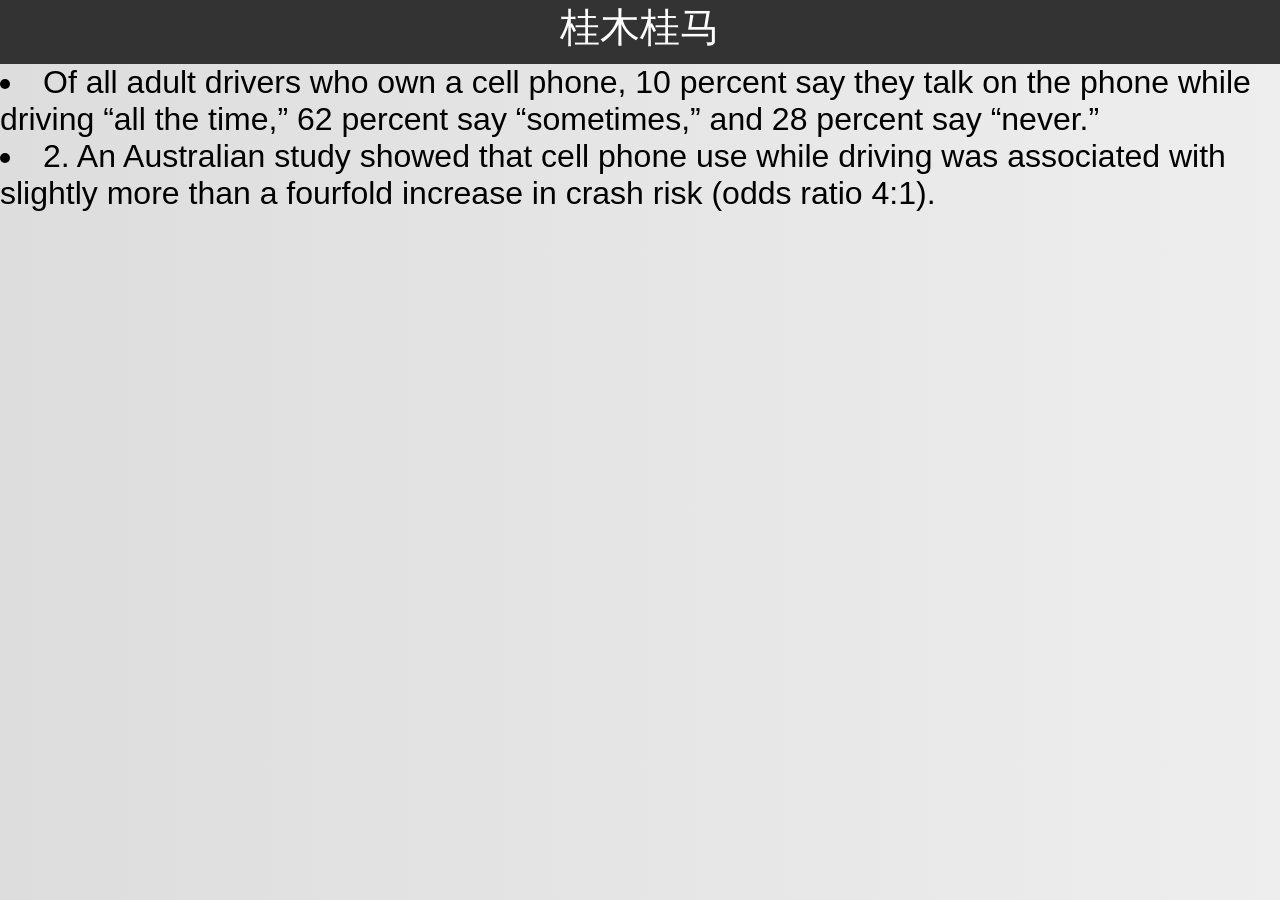
==== index.html @ c47d79bf "text" ====
<!DOCTYPE html>
<html lang="en">
<head>
    <meta charset="UTF-8">
    <title>攻略之神网站</title>
    <link rel="stylesheet" type="text/css" href="css/init.css">
</head>
<body>
    <div id="root">
        <!--菜单栏-->
        <div class="menu">
            <div class="header">
                桂木桂马
            </div>
        </div>
        <!--正文-->
        <div>
            <li>
                Of all adult drivers who own a cell phone, 10 percent say they talk on the phone while driving “all the time,” 62 percent say “sometimes,” and 28 percent say “never.”
            </li>
            <li>
                2.	An Australian study showed that cell phone use while driving was associated with slightly more than a fourfold increase in crash risk (odds ratio 4:1).
            </li>
        </div>
    </div>
</body>
</html>
---- css/init.css ----
*{
    padding: 0;
    margin: 0;
    font-family: arial;
}

/*初始化默认高度占满全屏*/
html,
body,
#root{
    height: 100%;
}

#root{
    background: linear-gradient(to right, #dddddd, #eeeeee);
}

.header,
.menu{
    height: 64px;
    background-color: #333333;
}

.header{
    position: relative;
    font-size:40px;
    text-align: center;
    color: white;
    z-index: 10;
}
li{
    font-size:32px;
}
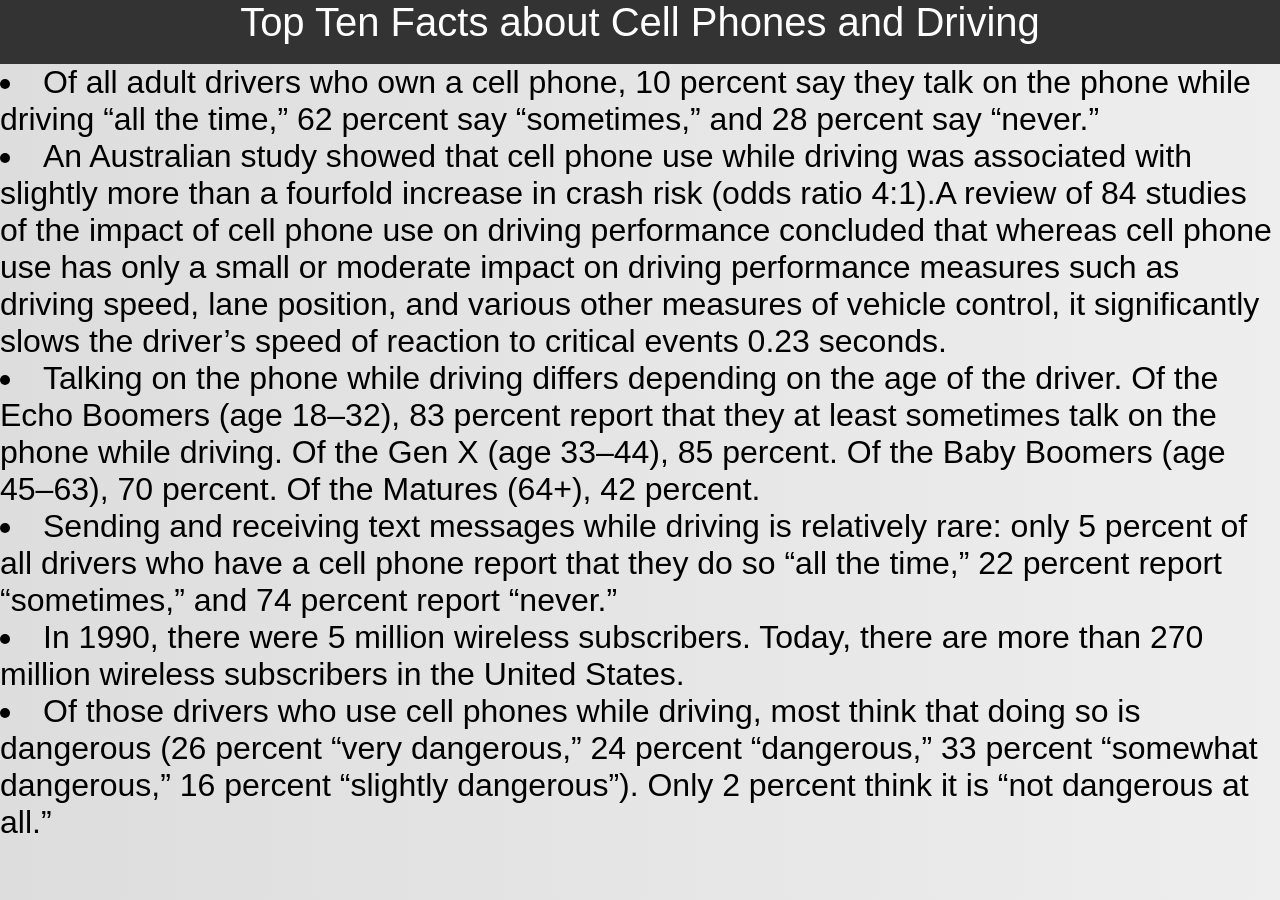
==== commit 1ab58d5b: "text" ====
--- a/index.html
+++ b/index.html
@@ -2,7 +2,7 @@
 <html lang="en">
 <head>
     <meta charset="UTF-8">
-    <title>攻略之神网站</title>
+    <title>DEMO</title>
     <link rel="stylesheet" type="text/css" href="css/init.css">
 </head>
 <body>
@@ -10,7 +10,7 @@
         <!--菜单栏-->
         <div class="menu">
             <div class="header">
-                桂木桂马
+                Top Ten Facts about Cell Phones and Driving
             </div>
         </div>
         <!--正文-->
@@ -19,7 +19,19 @@
                 Of all adult drivers who own a cell phone, 10 percent say they talk on the phone while driving “all the time,” 62 percent say “sometimes,” and 28 percent say “never.”
             </li>
             <li>
-                2.	An Australian study showed that cell phone use while driving was associated with slightly more than a fourfold increase in crash risk (odds ratio 4:1).
+                An Australian study showed that cell phone use while driving was associated with slightly more than a fourfold increase in crash risk (odds ratio 4:1).A review of 84 studies of the impact of cell phone use on driving performance concluded that whereas cell phone use has only a small or moderate impact on driving performance measures such as driving speed, lane position, and various other measures of vehicle control, it significantly slows the driver’s speed of reaction to critical events 0.23 seconds.
+            </li>
+            <li>
+                Talking on the phone while driving differs depending on the age of the driver. Of the Echo Boomers (age 18–32), 83 percent report that they at least sometimes talk on the phone while driving. Of the Gen X (age 33–44), 85 percent. Of the Baby Boomers (age 45–63), 70 percent. Of the Matures (64+), 42 percent.
+            </li>
+            <li>
+                Sending and receiving text messages while driving is relatively rare: only 5 percent of all drivers who have a cell phone report that they do so “all the time,” 22 percent report “sometimes,” and 74 percent report “never.”
+            </li>
+            <li>
+                In 1990, there were 5 million wireless subscribers. Today, there are more than 270 million wireless subscribers in the United States.
+            </li>
+            <li>
+                Of those drivers who use cell phones while driving, most think that doing so is dangerous (26 percent “very dangerous,” 24 percent “dangerous,” 33 percent “somewhat dangerous,” 16 percent “slightly dangerous”). Only 2 percent think it is “not dangerous at all.”
             </li>
         </div>
     </div>
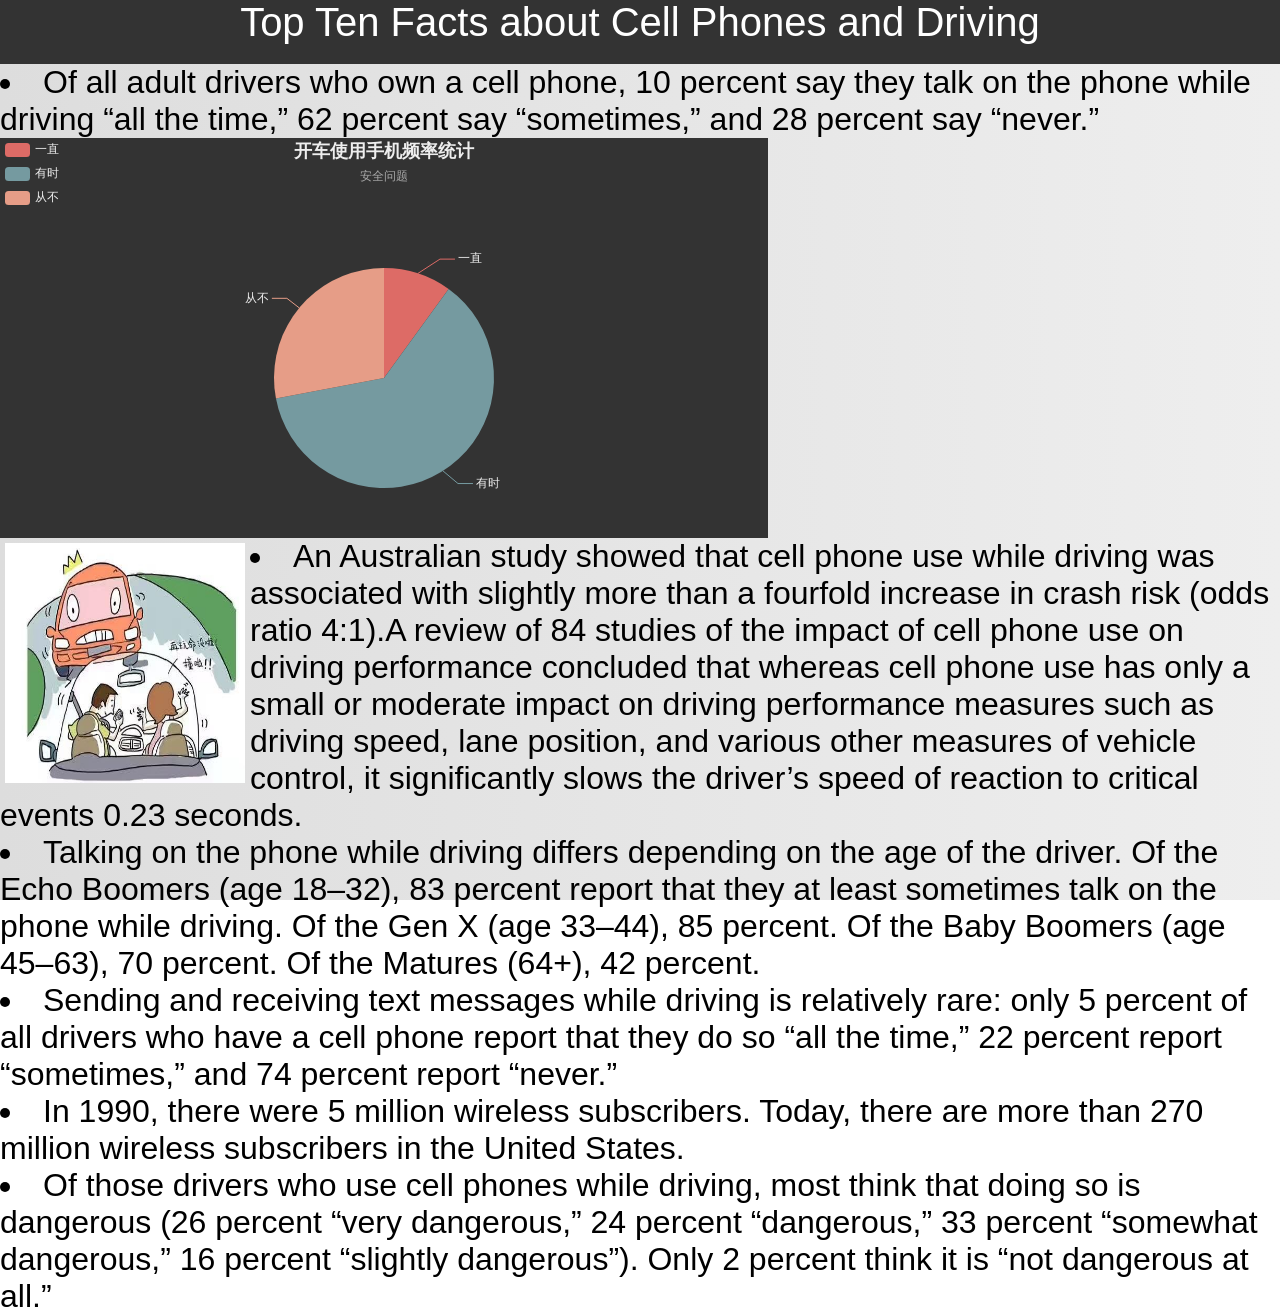
==== commit bce9f5de: "text" ====
--- a/index.html
+++ b/index.html
@@ -4,7 +4,16 @@
     <meta charset="UTF-8">
     <title>DEMO</title>
     <link rel="stylesheet" type="text/css" href="css/init.css">
-</head>
+
+    <!-- 引入 echarts.js -->
+    <script src="js/jquery.min.js"></script>
+    <script src="js/jquery.js"></script>
+    <script src="js/echarts.js"></script>
+    <script src="js/echarts-gl.js"></script>
+    <script src="js/dark.js"></script>
+    <script src="js/dataTool.min.js"></script>
+    <script src="js/visual.js"></script>
+    <script src="js/init.js"></script>
 <body>
     <div id="root">
         <!--菜单栏-->
@@ -18,6 +27,8 @@
             <li>
                 Of all adult drivers who own a cell phone, 10 percent say they talk on the phone while driving “all the time,” 62 percent say “sometimes,” and 28 percent say “never.”
             </li>
+            <div id="pic1" class="visual"></div>
+            <img src="pic/pic1.jpg" alt="">
             <li>
                 An Australian study showed that cell phone use while driving was associated with slightly more than a fourfold increase in crash risk (odds ratio 4:1).A review of 84 studies of the impact of cell phone use on driving performance concluded that whereas cell phone use has only a small or moderate impact on driving performance measures such as driving speed, lane position, and various other measures of vehicle control, it significantly slows the driver’s speed of reaction to critical events 0.23 seconds.
             </li>
--- a/css/init.css
+++ b/css/init.css
@@ -30,4 +30,19 @@
 }
 li{
     font-size:32px;
+}
+
+.visual{
+    height:400px;
+}
+
+#pic1{
+    width:60%;
+}
+
+img{
+    float:left;
+    margin: 5px;
+    width: 240px;
+    height: 240px;
 }
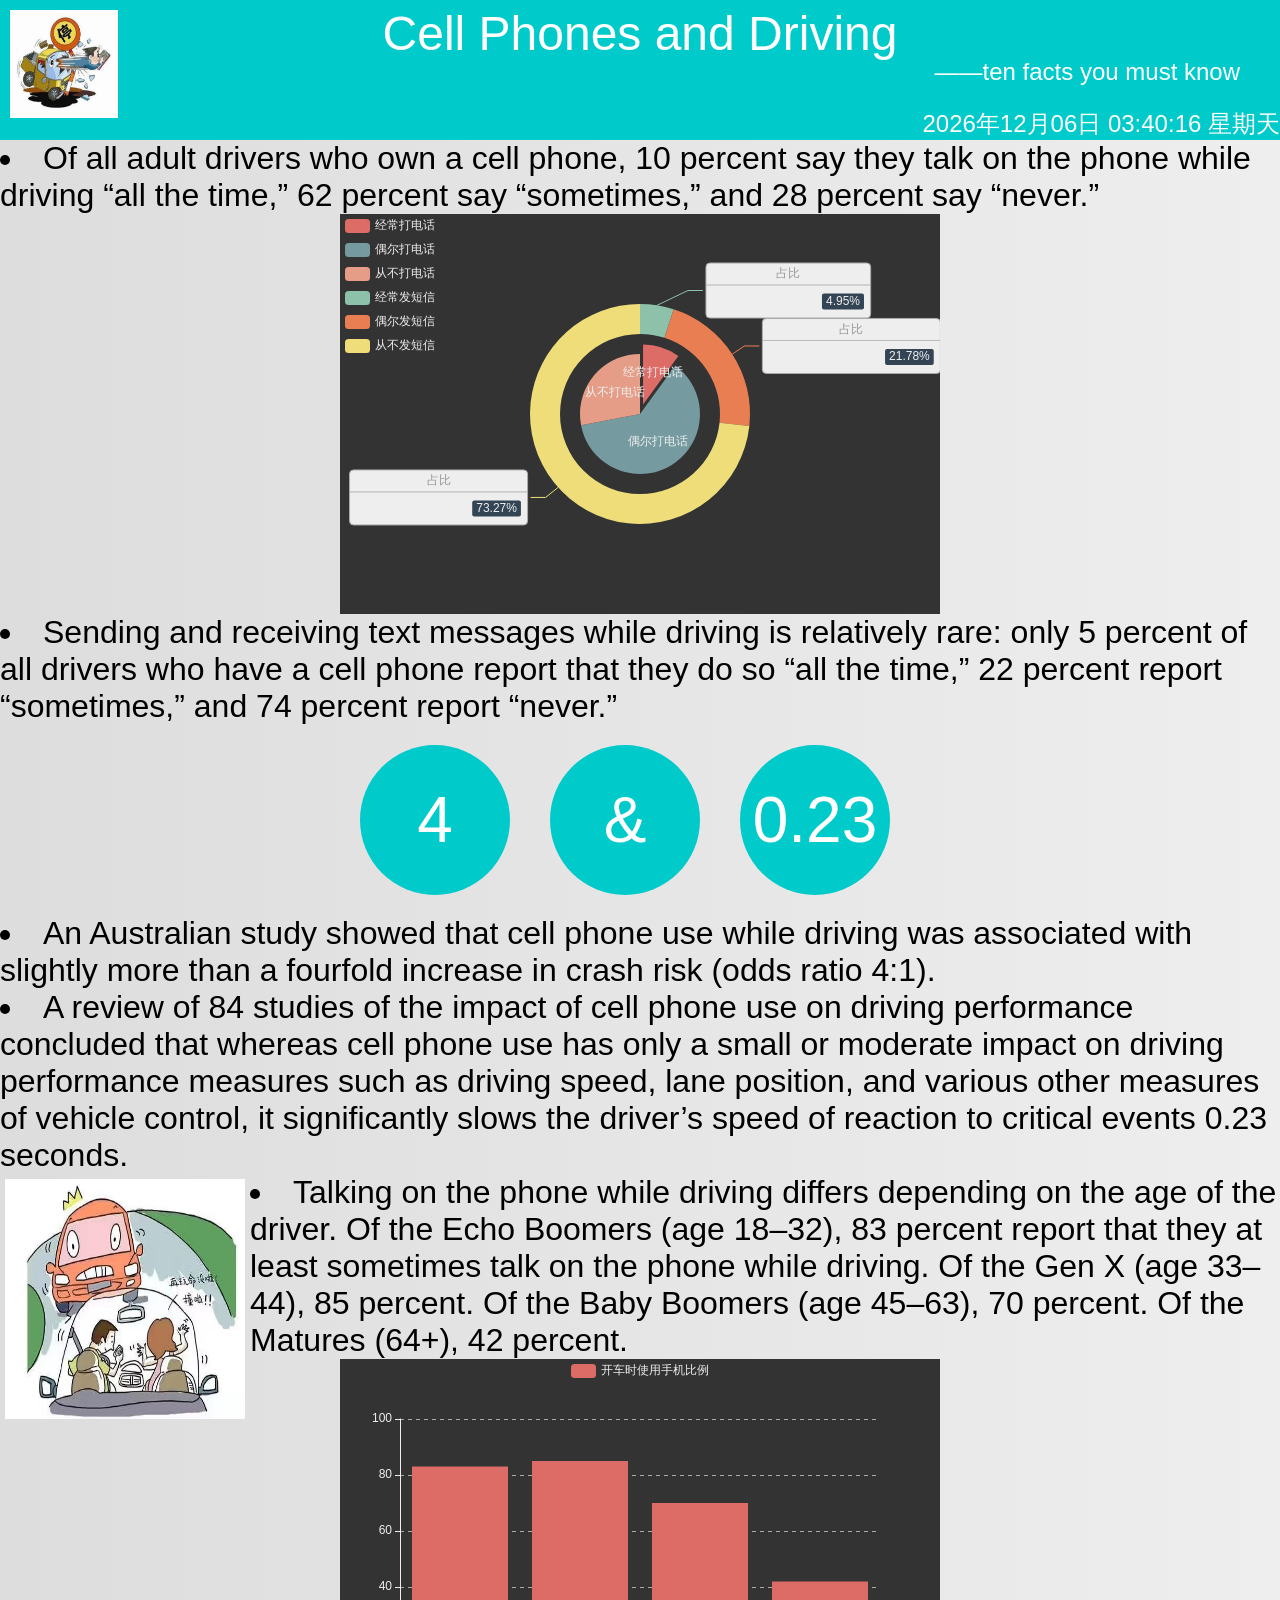
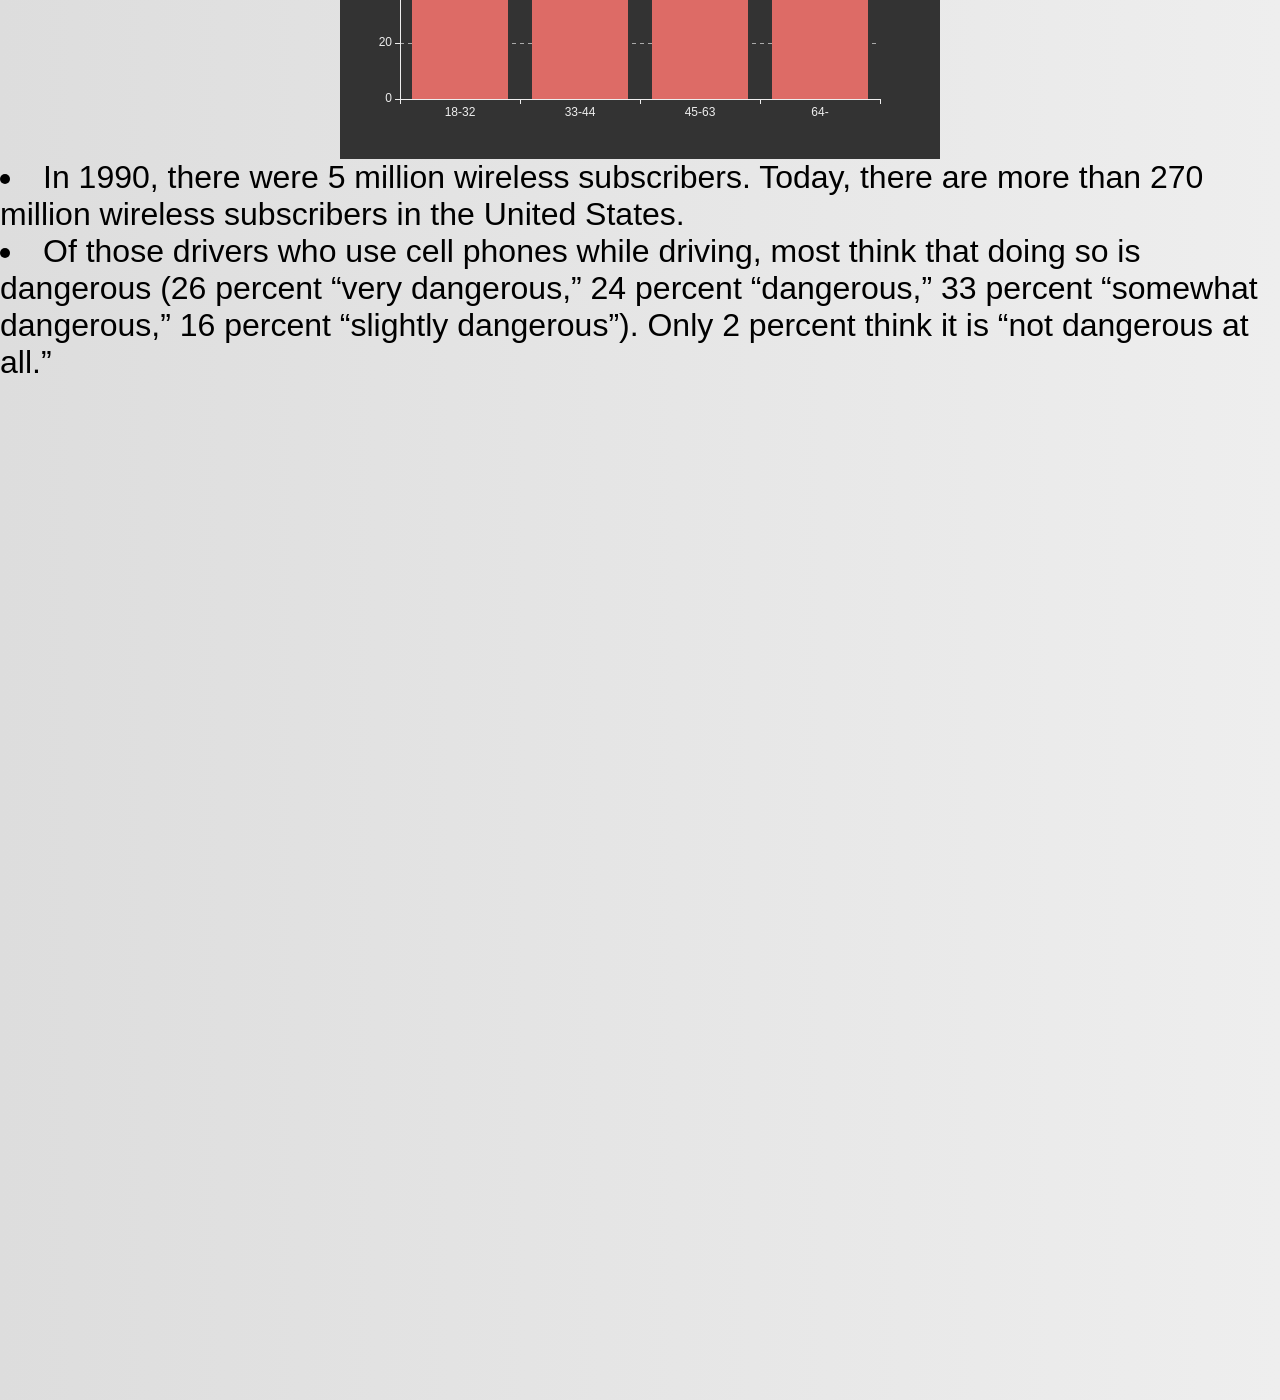
==== commit d8073f02: "text" ====
--- a/index.html
+++ b/index.html
@@ -14,30 +14,57 @@
     <script src="js/dataTool.min.js"></script>
     <script src="js/visual.js"></script>
     <script src="js/init.js"></script>
+    <script src="js/time.js"></script>
 <body>
     <div id="root">
         <!--菜单栏-->
         <div class="menu">
-            <div class="header">
-                Top Ten Facts about Cell Phones and Driving
-            </div>
+            <img class="img1" src="pic/menu.jpg" alt="">
+            <p id="logInfo"></p>
+            <span class="header">
+                Cell Phones and Driving
+            </span>
+            <span class="sec_header">
+                ——ten facts you must know
+            </span>
         </div>
         <!--正文-->
-        <div>
+        <div class="content">
             <li>
                 Of all adult drivers who own a cell phone, 10 percent say they talk on the phone while driving “all the time,” 62 percent say “sometimes,” and 28 percent say “never.”
             </li>
             <div id="pic1" class="visual"></div>
-            <img src="pic/pic1.jpg" alt="">
             <li>
-                An Australian study showed that cell phone use while driving was associated with slightly more than a fourfold increase in crash risk (odds ratio 4:1).A review of 84 studies of the impact of cell phone use on driving performance concluded that whereas cell phone use has only a small or moderate impact on driving performance measures such as driving speed, lane position, and various other measures of vehicle control, it significantly slows the driver’s speed of reaction to critical events 0.23 seconds.
+                Sending and receiving text messages while driving is relatively rare: only 5 percent of all drivers who have a cell phone report that they do so “all the time,” 22 percent report “sometimes,” and 74 percent report “never.”
             </li>
+            <div class="pic2">
+                <div class="number_container">
+                    <span class="number">
+                        4
+                    </span>
+                </div>
+                <div class="number_container" >
+                    <span class="number">
+                       &
+                    </span>
+                </div>
+                <div class="number_container" >
+                    <span class="number">
+                        0.23
+                    </span>
+                </div>
+            </div>
+            <li>
+                An Australian study showed that cell phone use while driving was associated with slightly more than a fourfold increase in crash risk (odds ratio 4:1).
+            </li>
+            <li>
+                A review of 84 studies of the impact of cell phone use on driving performance concluded that whereas cell phone use has only a small or moderate impact on driving performance measures such as driving speed, lane position, and various other measures of vehicle control, it significantly slows the driver’s speed of reaction to critical events 0.23 seconds.
+            </li>
+            <img class="img2" src="pic/pic1.jpg" alt="">
             <li>
                 Talking on the phone while driving differs depending on the age of the driver. Of the Echo Boomers (age 18–32), 83 percent report that they at least sometimes talk on the phone while driving. Of the Gen X (age 33–44), 85 percent. Of the Baby Boomers (age 45–63), 70 percent. Of the Matures (64+), 42 percent.
             </li>
-            <li>
-                Sending and receiving text messages while driving is relatively rare: only 5 percent of all drivers who have a cell phone report that they do so “all the time,” 22 percent report “sometimes,” and 74 percent report “never.”
-            </li>
+            <div id="pic3" class="visual"></div>
             <li>
                 In 1990, there were 5 million wireless subscribers. Today, there are more than 270 million wireless subscribers in the United States.
             </li>
--- a/css/init.css
+++ b/css/init.css
@@ -12,35 +12,116 @@
 }
 
 #root{
+    /*top:0;*/
+    /*bottom:0;*/
     background: linear-gradient(to right, #dddddd, #eeeeee);
+    min-height:3000px;
+    overflow:auto;
 }
 
-.header,
 .menu{
-    height: 64px;
-    background-color: #333333;
+    position: relative;
+    height: 140px;
+    width:100%;
+    background-color: #00CACA;
 }
 
 .header{
-    position: relative;
-    font-size:40px;
+    position:absolute;
+    display:inline-block;
+    height: 68px;
+    left:0;
+    right: 0;
+    line-height: 68px;
+    font-size: 48px;
     text-align: center;
     color: white;
     z-index: 10;
 }
+
+.sec_header{
+    position:absolute;
+    top: 60px;
+    right: 40px;
+    line-height: 24px;
+    font-size: 24px;
+    color: white;
+}
+
+#logInfo{
+    position: absolute;
+    top: 108px;
+    right: 0;
+    height: 24px;
+    font-size: 24px;
+    color: white;
+}
+
+.content{
+    position: absolute;
+    left: 0;
+    top: 140px;
+}
+
 li{
     font-size:32px;
+}
+
+.pic2{
+    /*float:left;*/
+    width:600px;
+    overflow:auto;
+    margin:0 auto;
+    text-align: center;
+}
+
+.number_container{
+    float:left;
+    width:150px;
+    margin:20px;
+    height:150px;
+    background-color:#00CACA;
+    border-radius:75px;
+}
+
+.number{
+    height:150px;
+    line-height:150px;
+    font-size:64px;
+    display:block;
+    color:#FFF;
+    text-align:center;
 }
 
 .visual{
     height:400px;
 }
 
+/*.pic_num{*/
+    /*position: absolute;*/
+/*}*/
+
 #pic1{
-    width:60%;
+    width:600px;
+    margin:0 auto;
+    text-align: center;
+
 }
 
-img{
+#pic3{
+    width:600px;
+    margin:0 auto;
+    text-align: center;
+}
+
+.img1{
+    margin: 10px;
+    /*margin-right: 40px;*/
+    width:108px;
+    height:108px;
+}
+
+.img2{
     float:left;
     margin: 5px;
     width: 240px;
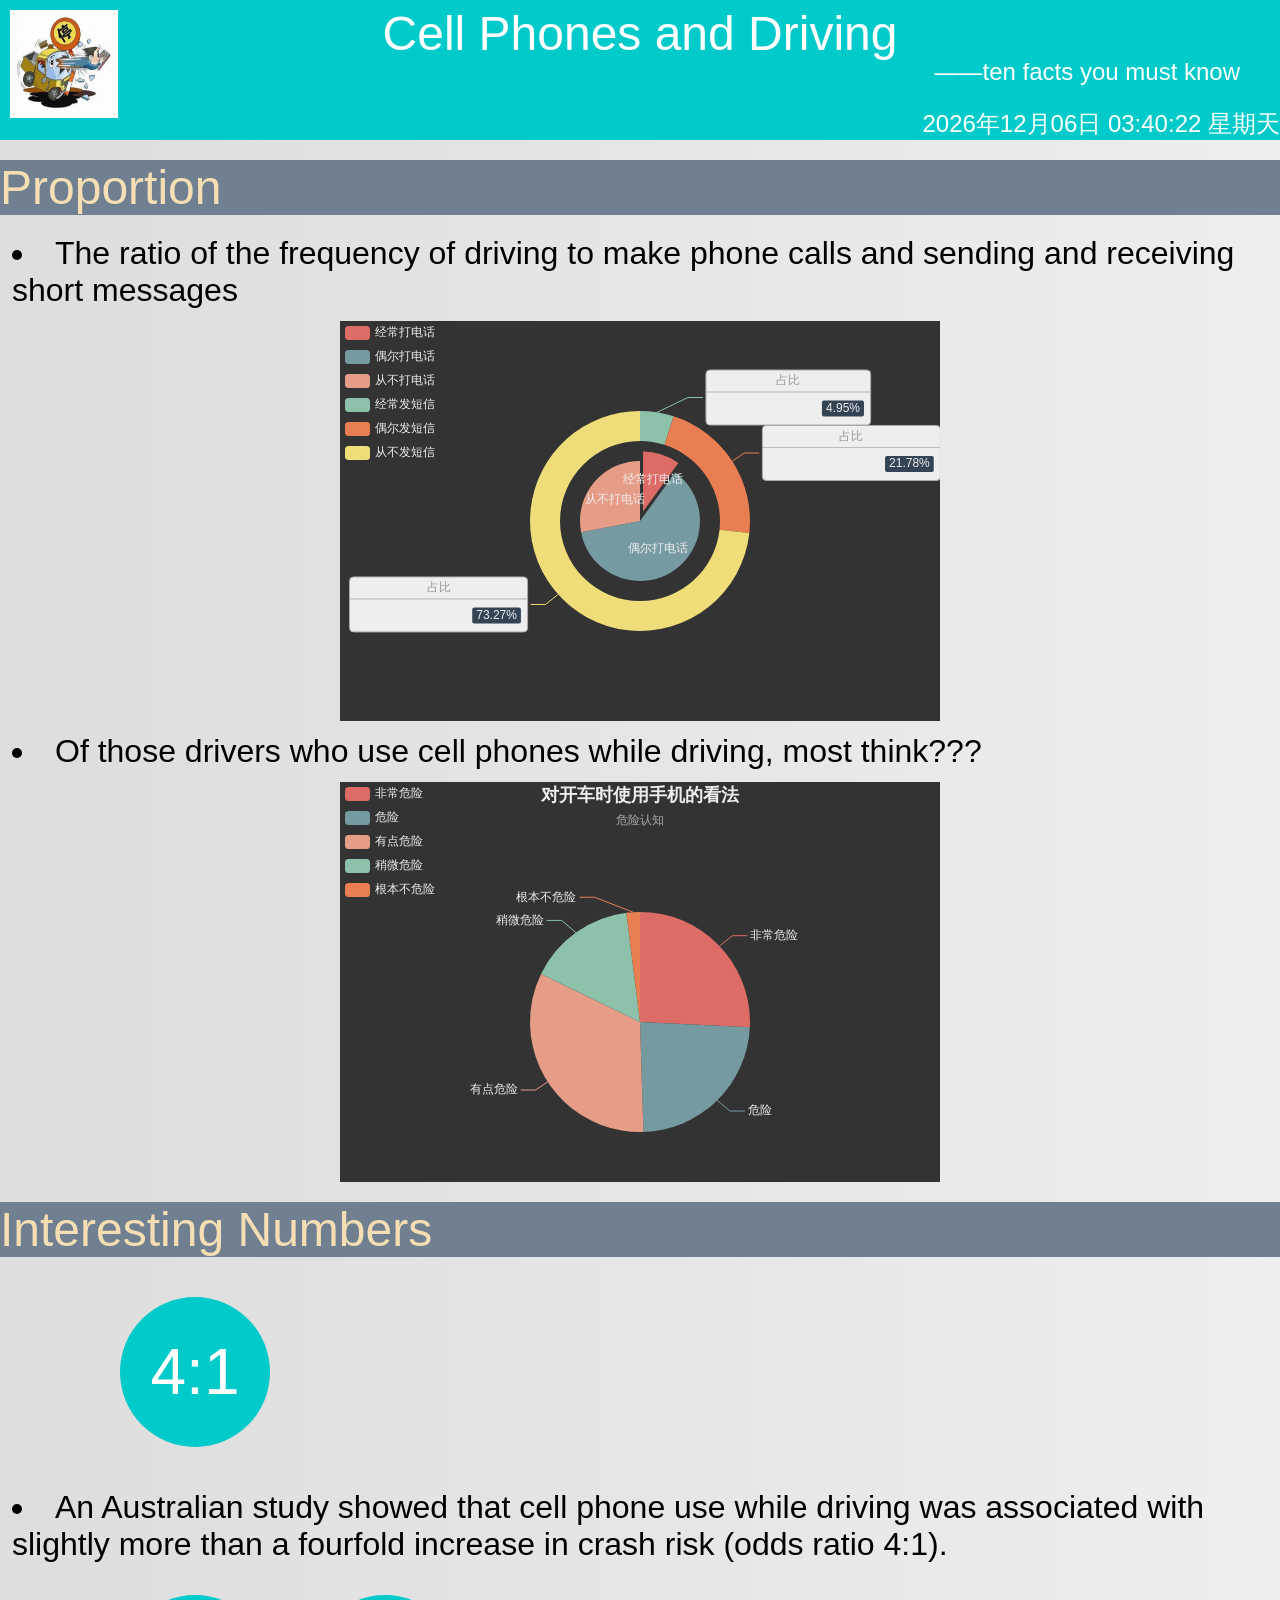
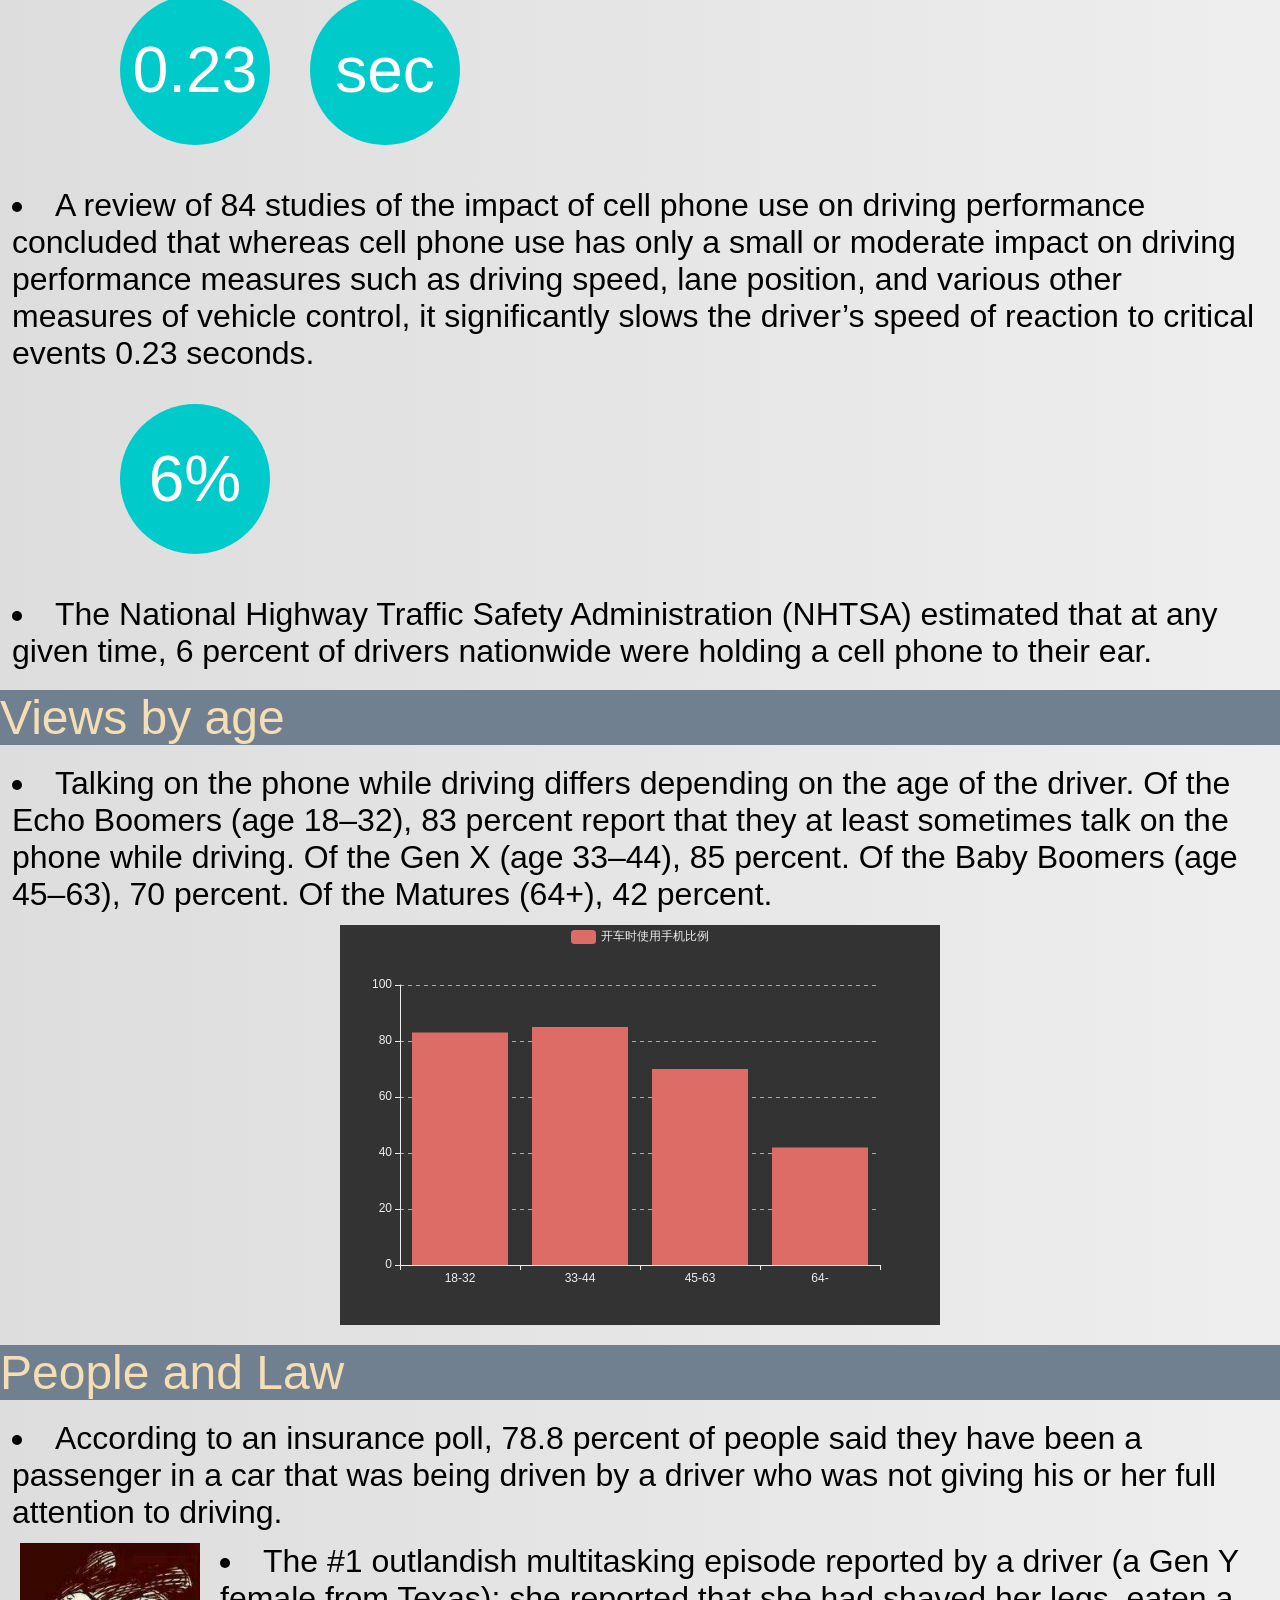
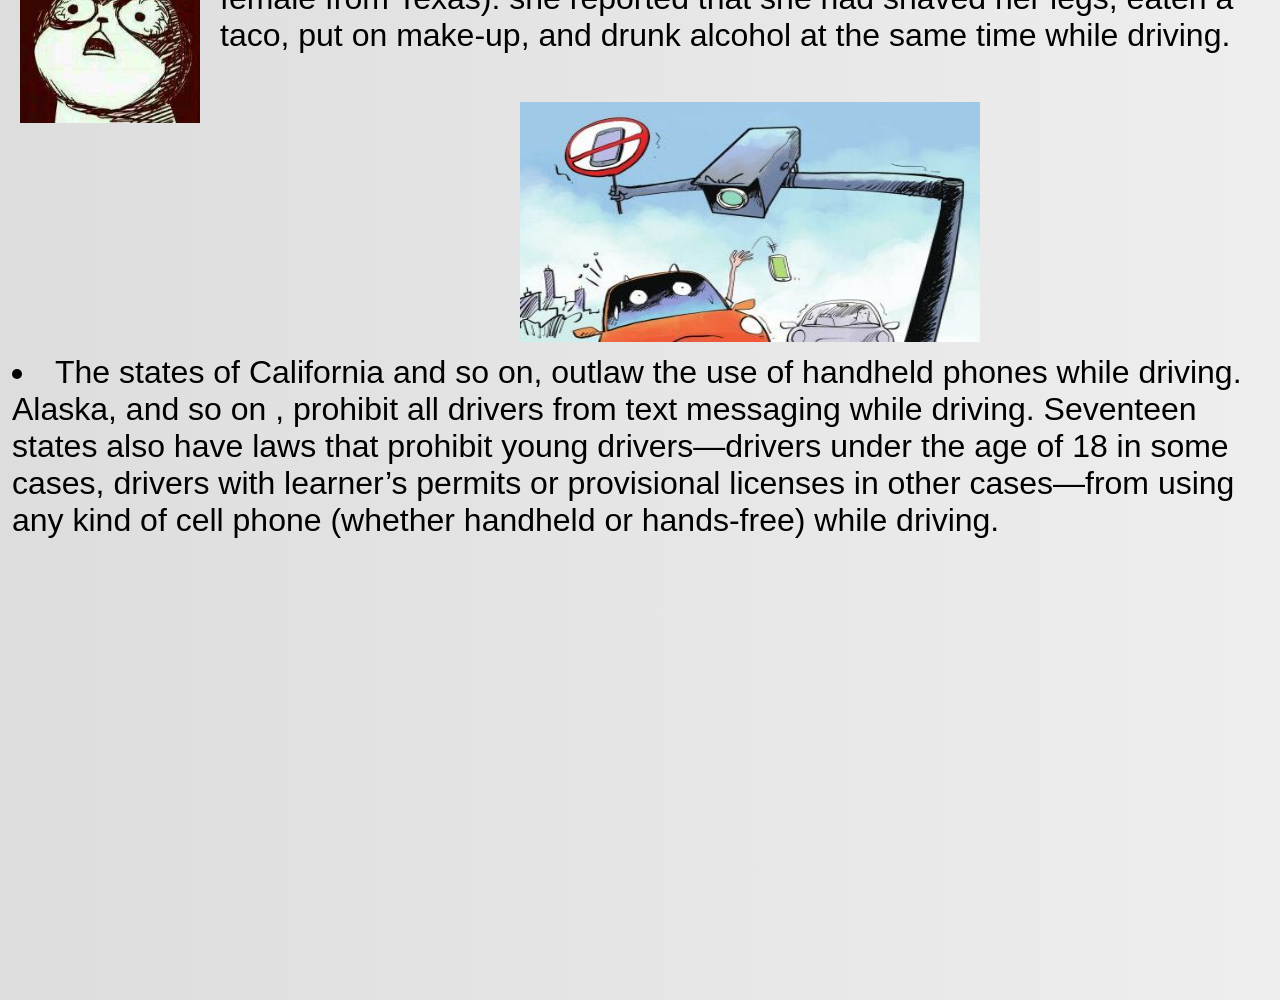
==== commit 5de268c1: "text" ====
--- a/index.html
+++ b/index.html
@@ -30,46 +30,82 @@
         </div>
         <!--正文-->
         <div class="content">
+            <!--饼图展示-->
+            <span class="sec_title">
+                Proportion
+            </span>
             <li>
-                Of all adult drivers who own a cell phone, 10 percent say they talk on the phone while driving “all the time,” 62 percent say “sometimes,” and 28 percent say “never.”
+                The ratio of the frequency of driving to make phone calls and sending and receiving short messages
             </li>
             <div id="pic1" class="visual"></div>
             <li>
-                Sending and receiving text messages while driving is relatively rare: only 5 percent of all drivers who have a cell phone report that they do so “all the time,” 22 percent report “sometimes,” and 74 percent report “never.”
+                Of those drivers who use cell phones while driving, most think???
             </li>
+            <div id="pic4" class="visual"></div>
+            <!--数字展示-->
+            <span class="sec_title">
+                Interesting Numbers
+            </span>
             <div class="pic2">
                 <div class="number_container">
                     <span class="number">
-                        4
-                    </span>
-                </div>
-                <div class="number_container" >
-                    <span class="number">
-                       &
-                    </span>
-                </div>
-                <div class="number_container" >
-                    <span class="number">
-                        0.23
+                        4:1
                     </span>
                 </div>
             </div>
             <li>
                 An Australian study showed that cell phone use while driving was associated with slightly more than a fourfold increase in crash risk (odds ratio 4:1).
             </li>
+            <div class="pic3">
+                <div class="number_container">
+                    <span class="number">
+                        0.23
+                    </span>
+                </div>
+                <div class="number_container" >
+                    <span class="number">
+                       sec
+                    </span>
+                </div>
+            </div>
             <li>
                 A review of 84 studies of the impact of cell phone use on driving performance concluded that whereas cell phone use has only a small or moderate impact on driving performance measures such as driving speed, lane position, and various other measures of vehicle control, it significantly slows the driver’s speed of reaction to critical events 0.23 seconds.
             </li>
-            <img class="img2" src="pic/pic1.jpg" alt="">
+            <div class="pic4">
+                <div class="number_container">
+                    <span class="number">
+                        6%
+                    </span>
+                </div>
+            </div>
+            <li>
+                The National Highway Traffic Safety Administration (NHTSA) estimated that at any given time, 6 percent of drivers nationwide were holding a cell phone to their ear.
+            </li>
+
+            <!--柱状图展示-->
+            <span class="sec_title">
+                Views by age
+            </span>
             <li>
                 Talking on the phone while driving differs depending on the age of the driver. Of the Echo Boomers (age 18–32), 83 percent report that they at least sometimes talk on the phone while driving. Of the Gen X (age 33–44), 85 percent. Of the Baby Boomers (age 45–63), 70 percent. Of the Matures (64+), 42 percent.
             </li>
             <div id="pic3" class="visual"></div>
+
+            <!--一些例子-->
+            <span class="sec_title">
+                People and Law
+            </span>
             <li>
-                In 1990, there were 5 million wireless subscribers. Today, there are more than 270 million wireless subscribers in the United States.
+                According to an insurance poll, 78.8 percent of people said they have been a passenger in a car that was being driven by a driver who was not giving his or her full attention to driving.
             </li>
+            <img class="img2" src="pic/shock.jpg" alt="">
             <li>
-                Of those drivers who use cell phones while driving, most think that doing so is dangerous (26 percent “very dangerous,” 24 percent “dangerous,” 33 percent “somewhat dangerous,” 16 percent “slightly dangerous”). Only 2 percent think it is “not dangerous at all.”
+                The #1 outlandish multitasking episode reported by a driver (a Gen Y female from Texas): she reported that she had shaved her legs, eaten a taco, put on make-up, and drunk alcohol at the same time while driving.
+            </li>
+            <br><br>
+            <img class="img3" src="pic/ban.jpg" alt="">
+            <li>
+                The states of California and so on, outlaw the use of handheld phones while driving. Alaska, and so on , prohibit all drivers from text messaging while driving. Seventeen states also have laws that prohibit young drivers—drivers under the age of 18 in some cases, drivers with learner’s permits or provisional licenses in other cases—from using any kind of cell phone (whether handheld or hands-free) while driving.
             </li>
         </div>
     </div>
--- a/css/init.css
+++ b/css/init.css
@@ -15,7 +15,7 @@
     /*top:0;*/
     /*bottom:0;*/
     background: linear-gradient(to right, #dddddd, #eeeeee);
-    min-height:3000px;
+    min-height:4200px;
     overflow:auto;
 }
 
@@ -65,14 +65,36 @@
 
 li{
     font-size:32px;
+    margin: 12px;
+}
+
+.sec_title{
+    display: block;
+    font-size:48px;
+    margin: 20px 0;
+    color: #F5DEB3;
+    background-color: #708090;
 }
 
 .pic2{
+     /*float:left;*/
+     width:600px;
+    margin-left: 100px;
+     height: 200px;
+}
+
+.pic3{
     /*float:left;*/
     width:600px;
-    overflow:auto;
-    margin:0 auto;
-    text-align: center;
+    margin-left: 100px;
+    height: 200px;
+}
+
+.pic4{
+    /*float:left;*/
+    width:600px;
+    margin-left: 100px;
+    height: 200px;
 }
 
 .number_container{
@@ -114,6 +136,12 @@
     text-align: center;
 }
 
+#pic4{
+    width:600px;
+    margin:0 auto;
+    text-align: center;
+}
+
 .img1{
     margin: 10px;
     /*margin-right: 40px;*/
@@ -123,7 +151,16 @@
 
 .img2{
     float:left;
-    margin: 5px;
-    width: 240px;
+    margin: 0 20px;
+    width: 180px;
+    height: 180px;
+}
+
+.img3{
+    /*float:left;*/
+    display:block;
+    width: 460px;
     height: 240px;
+    margin:0 auto;
+    text-align: center;
 }
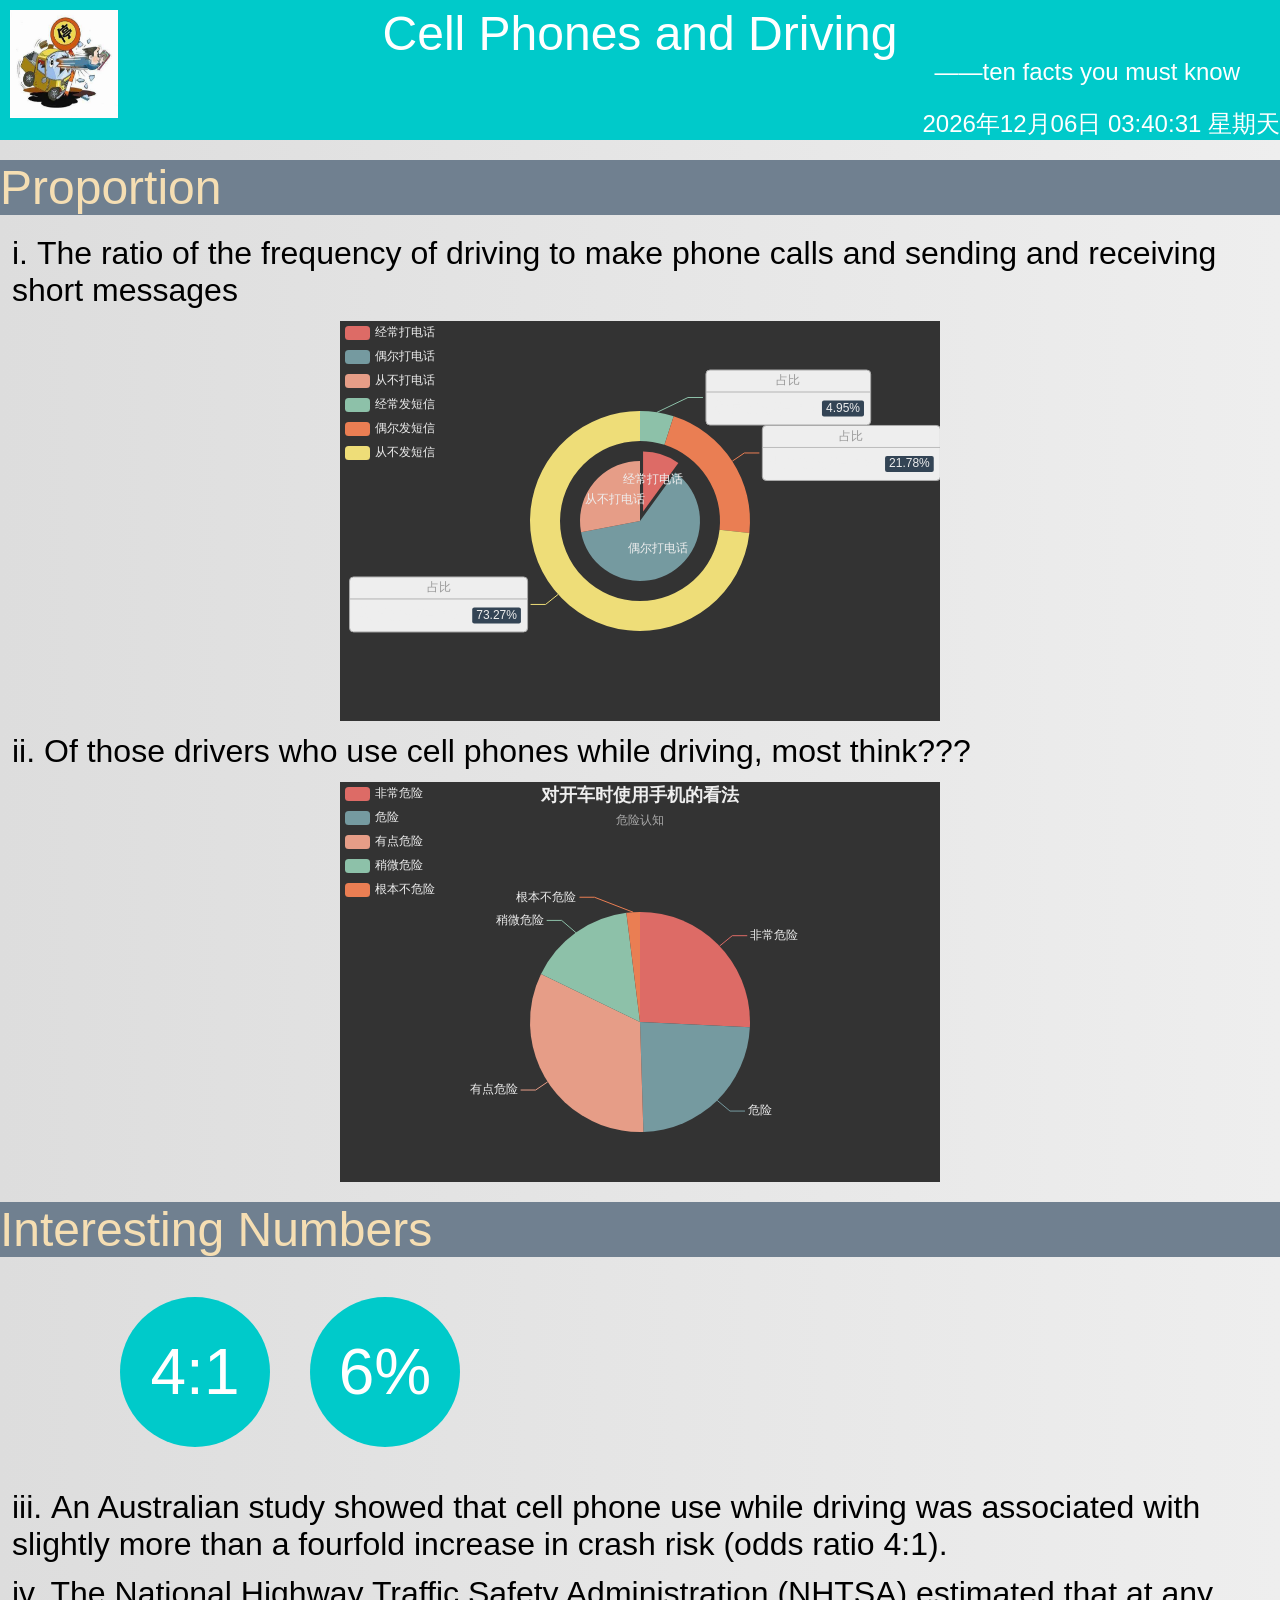
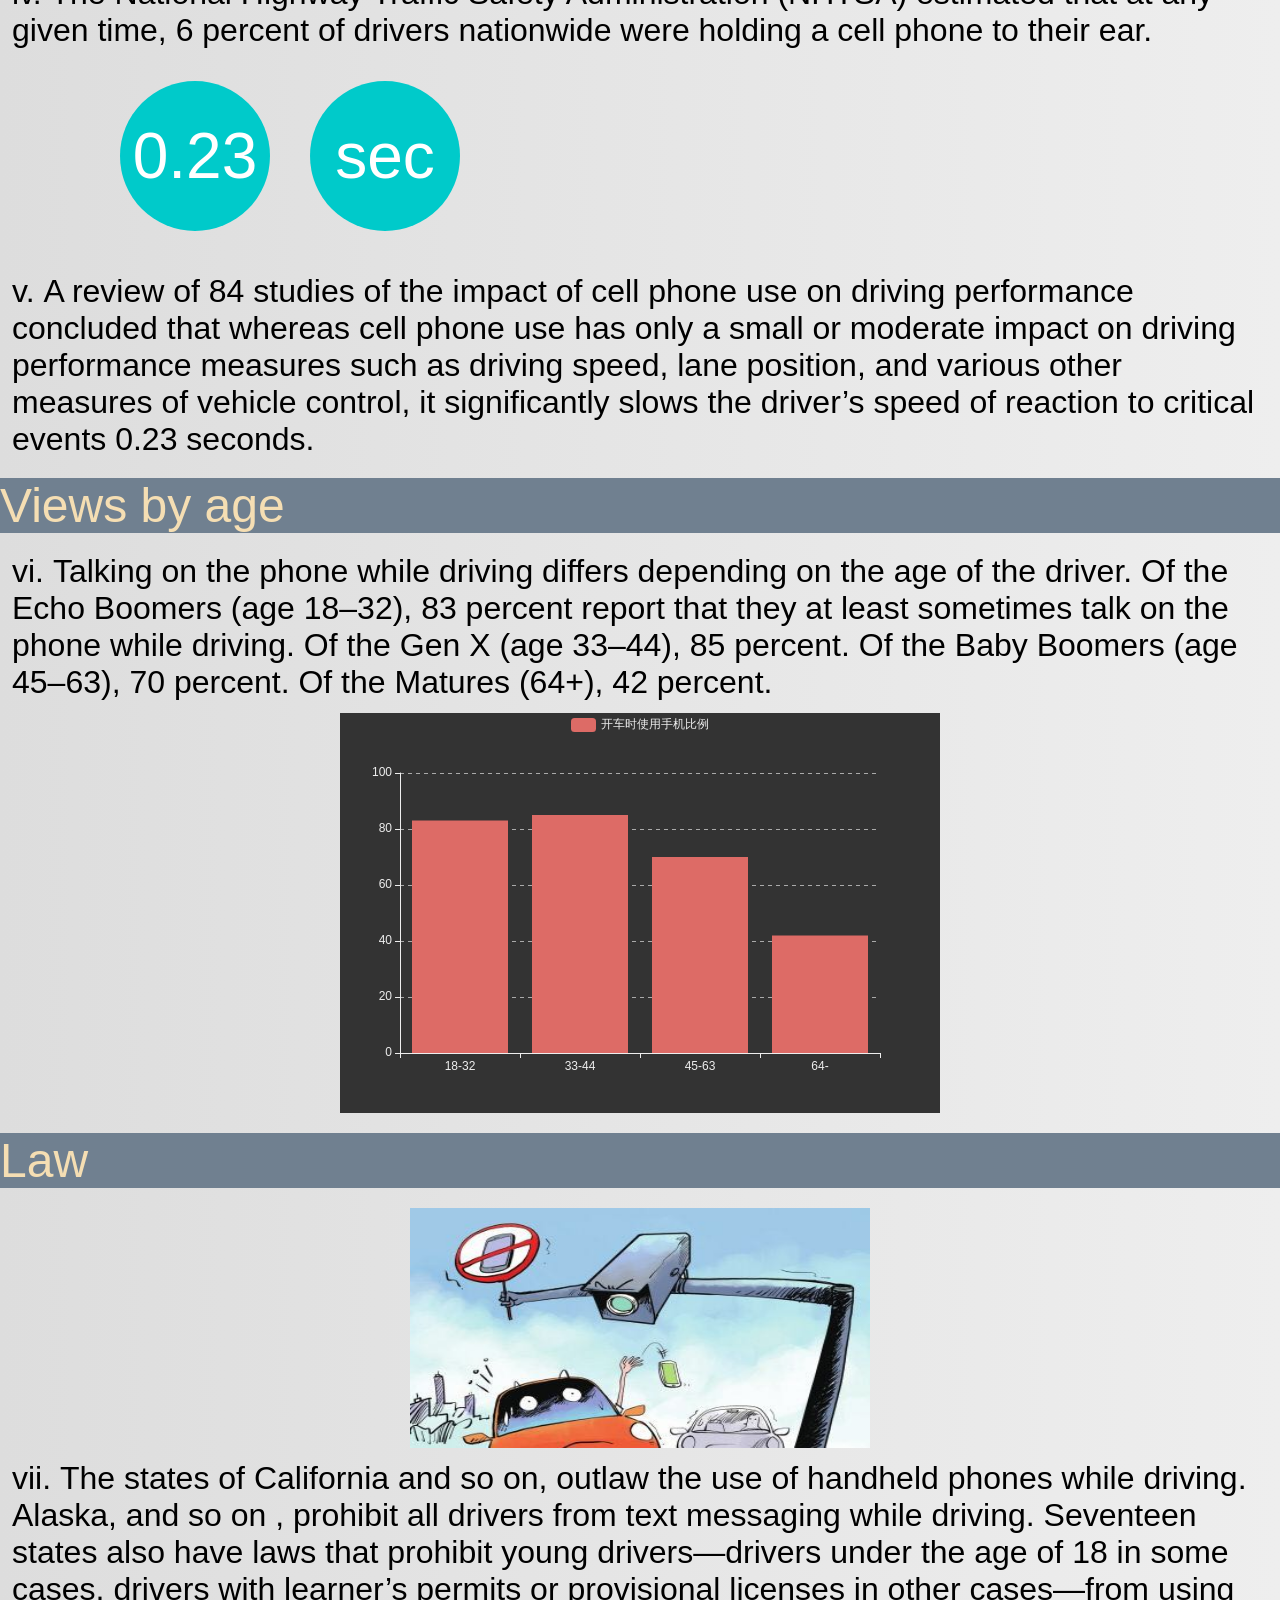
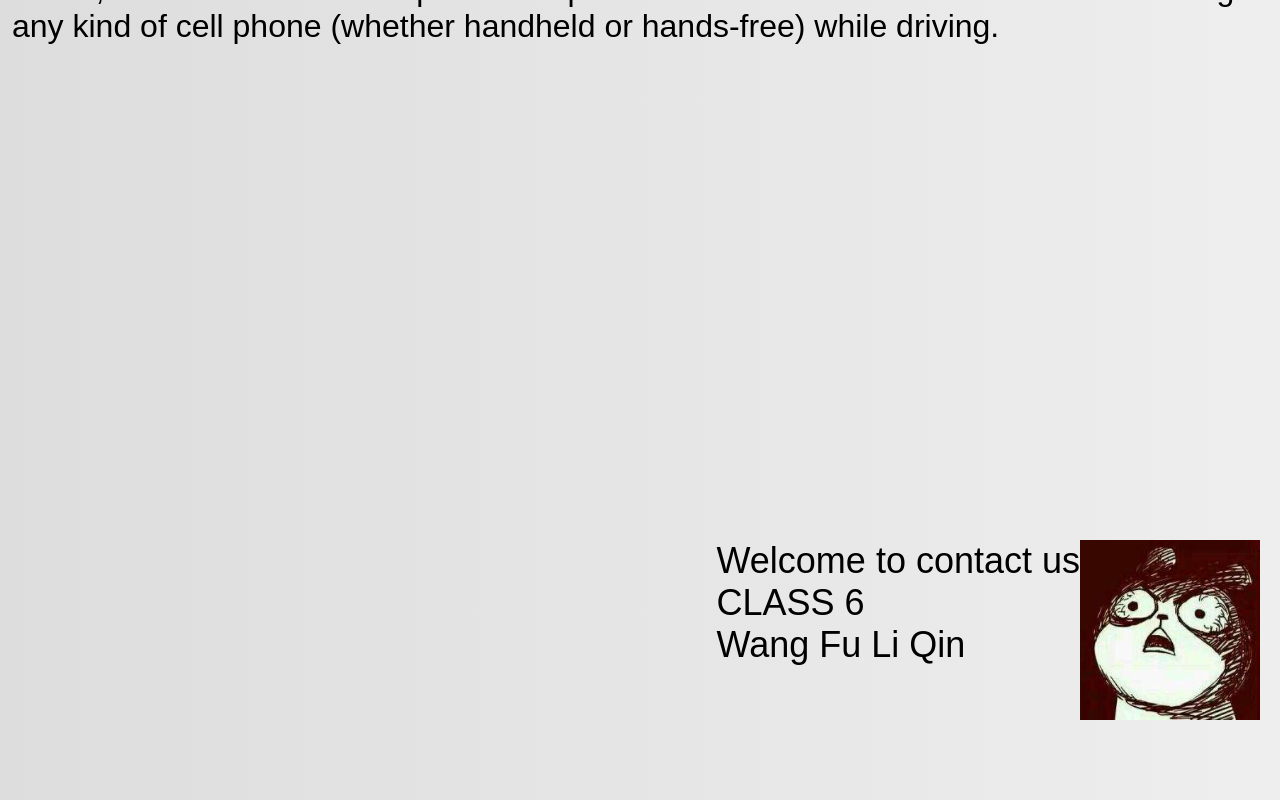
==== commit 3fb0597d: "text" ====
--- a/index.html
+++ b/index.html
@@ -52,9 +52,17 @@
                         4:1
                     </span>
                 </div>
+                <div class="number_container" >
+                    <span class="number">
+                       6%
+                    </span>
+                </div>
             </div>
             <li>
                 An Australian study showed that cell phone use while driving was associated with slightly more than a fourfold increase in crash risk (odds ratio 4:1).
+            </li>
+            <li>
+                The National Highway Traffic Safety Administration (NHTSA) estimated that at any given time, 6 percent of drivers nationwide were holding a cell phone to their ear.
             </li>
             <div class="pic3">
                 <div class="number_container">
@@ -71,16 +79,6 @@
             <li>
                 A review of 84 studies of the impact of cell phone use on driving performance concluded that whereas cell phone use has only a small or moderate impact on driving performance measures such as driving speed, lane position, and various other measures of vehicle control, it significantly slows the driver’s speed of reaction to critical events 0.23 seconds.
             </li>
-            <div class="pic4">
-                <div class="number_container">
-                    <span class="number">
-                        6%
-                    </span>
-                </div>
-            </div>
-            <li>
-                The National Highway Traffic Safety Administration (NHTSA) estimated that at any given time, 6 percent of drivers nationwide were holding a cell phone to their ear.
-            </li>
 
             <!--柱状图展示-->
             <span class="sec_title">
@@ -93,20 +91,22 @@
 
             <!--一些例子-->
             <span class="sec_title">
-                People and Law
+                Law
             </span>
-            <li>
-                According to an insurance poll, 78.8 percent of people said they have been a passenger in a car that was being driven by a driver who was not giving his or her full attention to driving.
-            </li>
-            <img class="img2" src="pic/shock.jpg" alt="">
-            <li>
-                The #1 outlandish multitasking episode reported by a driver (a Gen Y female from Texas): she reported that she had shaved her legs, eaten a taco, put on make-up, and drunk alcohol at the same time while driving.
-            </li>
-            <br><br>
             <img class="img3" src="pic/ban.jpg" alt="">
             <li>
                 The states of California and so on, outlaw the use of handheld phones while driving. Alaska, and so on , prohibit all drivers from text messaging while driving. Seventeen states also have laws that prohibit young drivers—drivers under the age of 18 in some cases, drivers with learner’s permits or provisional licenses in other cases—from using any kind of cell phone (whether handheld or hands-free) while driving.
             </li>
+
+            <!--contact-->
+            <img class="img2" src="pic/shock.jpg" alt="">
+            <div class="contact">
+                Welcome to contact us
+                <br>
+                CLASS 6
+                <br>
+                Wang Fu Li Qin
+            </div>
         </div>
     </div>
 </body>
--- a/css/init.css
+++ b/css/init.css
@@ -15,7 +15,7 @@
     /*top:0;*/
     /*bottom:0;*/
     background: linear-gradient(to right, #dddddd, #eeeeee);
-    min-height:4200px;
+    min-height:4000px;
     overflow:auto;
 }
 
@@ -61,9 +61,11 @@
     position: absolute;
     left: 0;
     top: 140px;
+    bottom:0;
 }
 
 li{
+    list-style-type: lower-roman;
     font-size:32px;
     margin: 12px;
 }
@@ -150,10 +152,20 @@
 }
 
 .img2{
-    float:left;
+    position:absolute;
+    /*float:left;*/
     margin: 0 20px;
     width: 180px;
     height: 180px;
+    top: 3600px;
+    right: 0;
+}
+
+.contact{
+    position:absolute;
+    top: 3600px;
+    right: 200px;
+    font-size:36px;
 }
 
 .img3{
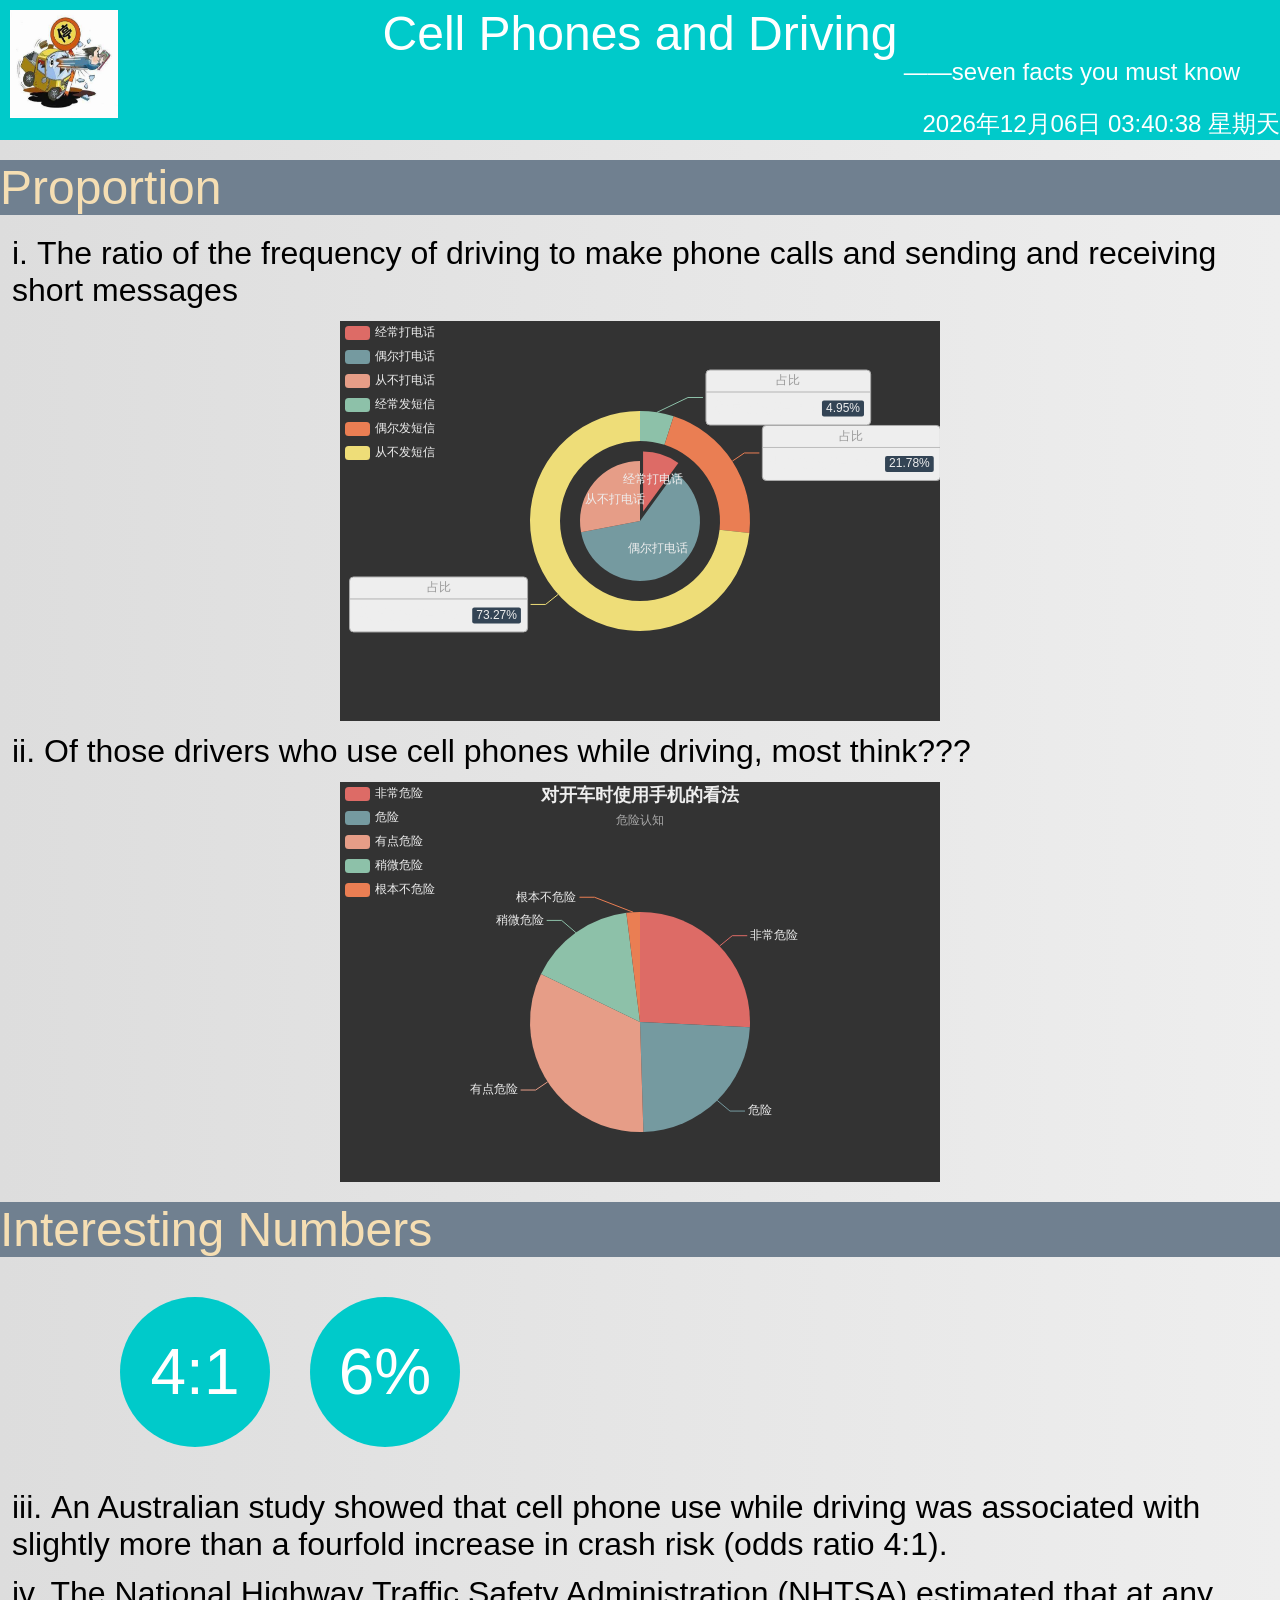
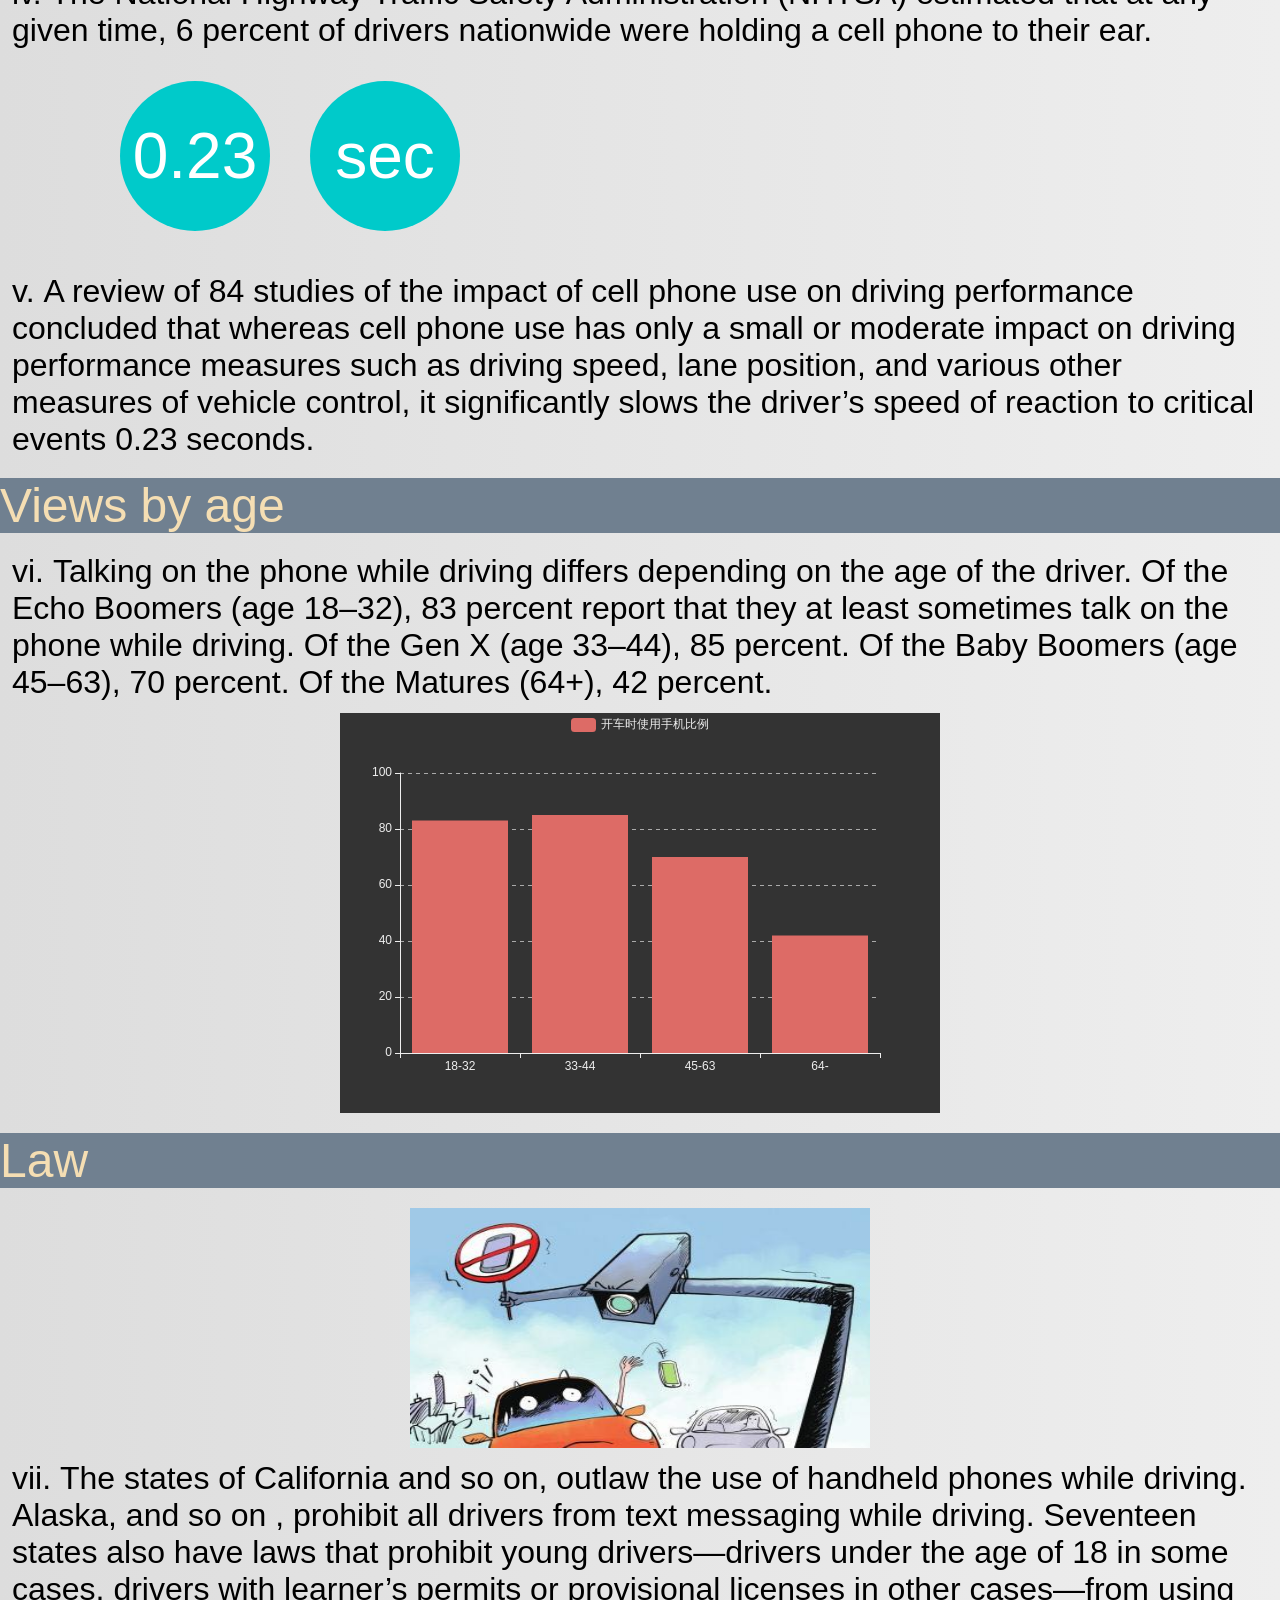
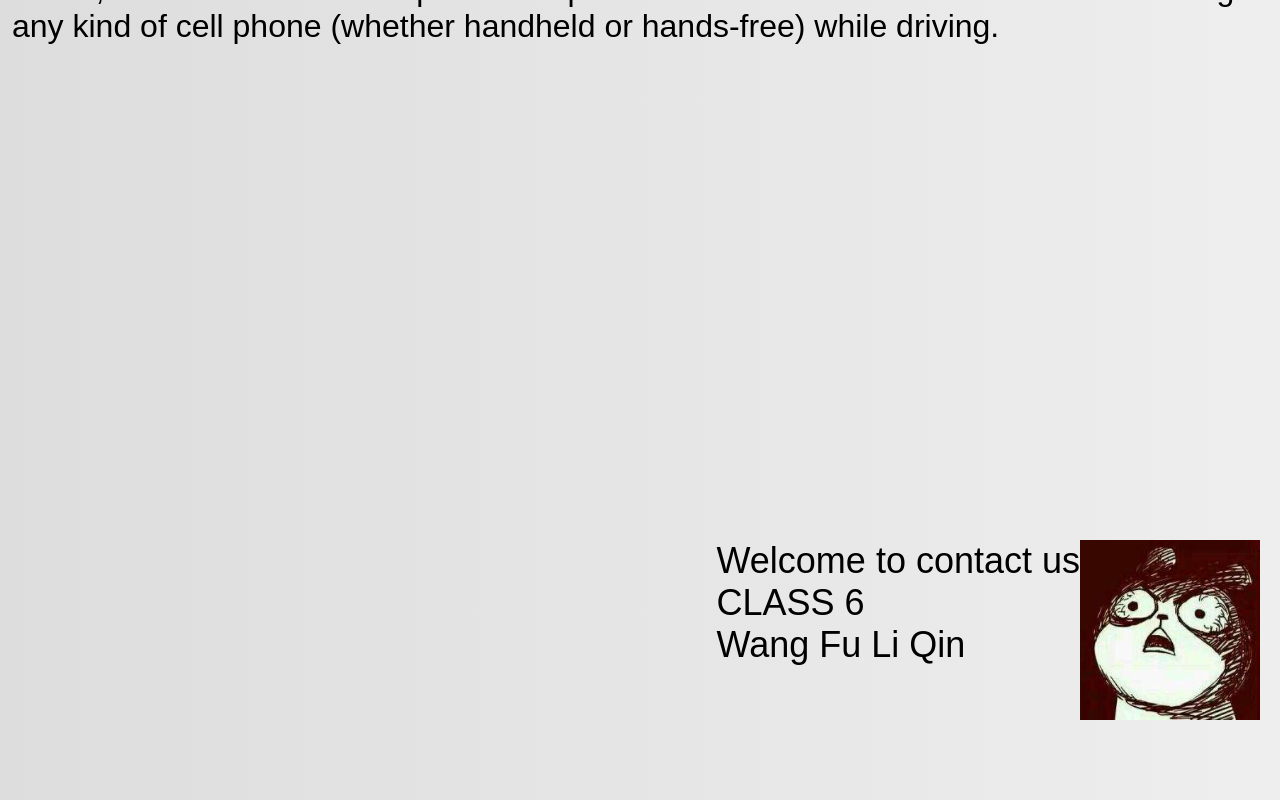
==== commit 54c3e5c4: "text" ====
--- a/index.html
+++ b/index.html
@@ -25,7 +25,7 @@
                 Cell Phones and Driving
             </span>
             <span class="sec_header">
-                ——ten facts you must know
+                ——seven facts you must know
             </span>
         </div>
         <!--正文-->
